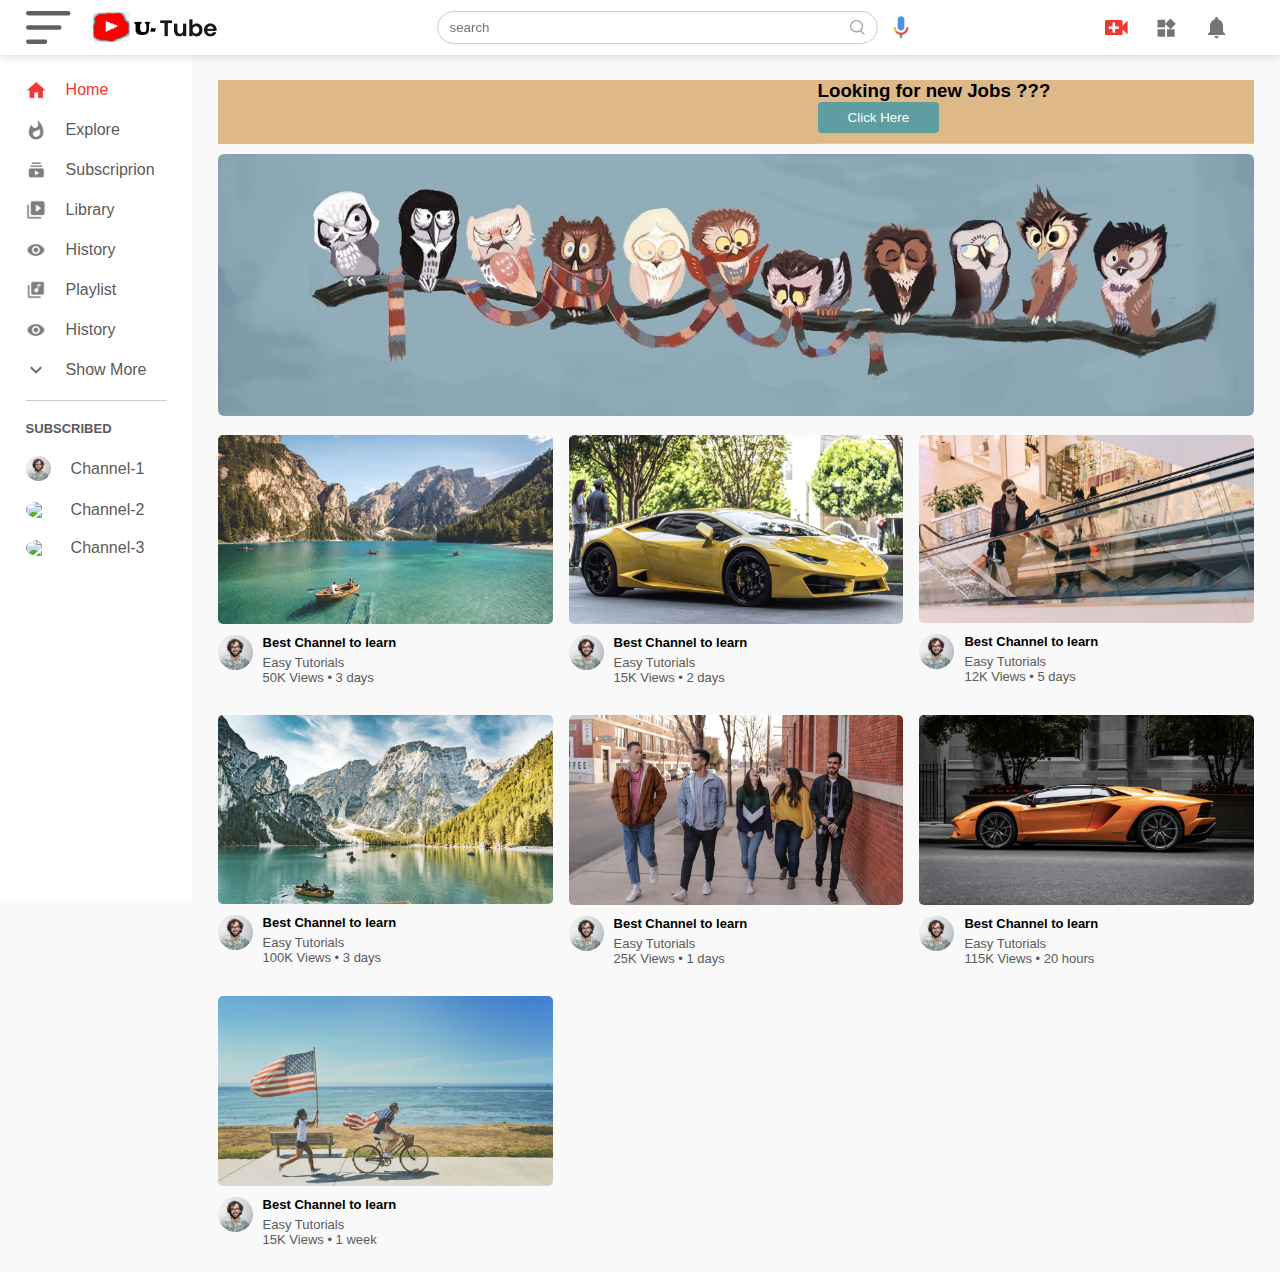
==== index.html @ 1cc88fe7 "Add files via upload" ====
<!DOCTYPE html>
<html lang="en">
<head>
	<meta charset="UTF-8">
	<meta http-equiv="X-UA-compatible" content="IE=edge">
	<meta name="viewport" content="width=device-width, initial-scale=1.0">
	<title>Video Sharing Website</title>
	<link rel="stylesheet" href="style.css">
</head>
<body>
	<!-- --------- Top --------- -->
	<nav class="flex-div">
		<div class="nav-left flex-div">
			<img src="images/menu.png" class="menu-icon">
			<img src="logo.png" class="logo">
		</div>
		<div class="nav-middle flex-div">
			<div class="search-box flex-div">
				<input type="text" placeholder="search">
				<img src="images/search.png">
			</div>
			<img src="images/voice-search.png" class="mic-icon">
		</div>
		<div class="nav-right flex-div">
			<img src="images/upload.png">
			<img src="images/more.png">
			<img src="images/notification.png">
		</div>
	</nav>
	<!-- --------- sidebar --------- -->
	<div class="sidebar">
		<div class="shortcut-list">
			<a href=""><img src="images/home.png"><p>Home</p></a>
			<a href=""><img src="images/explore.png"><p>Explore</p></a>
			<a href=""><img src="images/subscriprion.png"><p>Subscriprion</p></a>
			<a href=""><img src="images/library.png"><p>Library</p></a>
			<a href=""><img src="images/history.png"><p>History</p></a>
			<a href=""><img src="images/playlist.png"><p>Playlist</p></a>
			<a href=""><img src="images/history.png"><p>History</p></a>
			<a href=""><img src="images/show-more.png"><p>Show More</p></a>
			<hr>
		</div>

		<div class="subscribed-list">
			<h3>SUBSCRIBED</h3>
			<a href=""><img src="images/Jack.png"><p>Channel-1</p></a>
			<a href=""><img src="images/Simon.png"><p>Channel-2</p></a>
			<a href=""><img src="images/Tom.png"><p>Channel-3</p></a>	
		</div>
	</div>

	<!-- --------- main --------- -->
	<div class="container">
		<div class="Hello">
			<h3>Looking for new Jobs ???</h3>
			<a href="registration page.html"><button type="button">Click Here</button></a>
			<hr>
		</div>



		<div class="banner">
			<img src="banner.png">
		</div>

		<div class="list-contanier">
			<div class="vid-list">
				<a href="play_video.html"><img src="images/thumbnail1.png" class="thumbnail"></a>
				<div class="flex-div">
					<img src="images/Jack.png">
					<div class="vid-info">
						<a href="play_video.html">Best Channel to learn</a>
						<p>Easy Tutorials</p>
						<p>50K Views &bull; 3 days</p>
					</div>					
				</div>
			</div>
			<div class="vid-list">
				<a href=""><img src="images/thumbnail8.png" class="thumbnail"></a>
				<div class="flex-div">
					<img src="images/Jack.png">
					<div class="vid-info">
						<a href="">Best Channel to learn</a>
						<p>Easy Tutorials</p>
						<p>15K Views &bull; 2 days</p>
					</div>					
				</div>
			</div>
			<div class="vid-list">
				<a href=""><img src="images/thumbnail3.png" class="thumbnail"></a>
				<div class="flex-div">
					<img src="images/Jack.png">
					<div class="vid-info">
						<a href="">Best Channel to learn</a>
						<p>Easy Tutorials</p>
						<p>12K Views &bull; 5 days</p>
					</div>					
				</div>
			</div>
			<div class="vid-list">
				<a href=""><img src="images/thumbnail4.png" class="thumbnail"></a>
				<div class="flex-div">
					<img src="images/Jack.png">
					<div class="vid-info">
						<a href="">Best Channel to learn</a>
						<p>Easy Tutorials</p>
						<p>100K Views &bull; 3 days</p>
					</div>					
				</div>
			</div>
			<div class="vid-list">
				<a href=""><img src="images/thumbnail5.png" class="thumbnail"></a>
				<div class="flex-div">
					<img src="images/Jack.png">
					<div class="vid-info">
						<a href="">Best Channel to learn</a>
						<p>Easy Tutorials</p>
						<p>25K Views &bull; 1 days</p>
					</div>					
				</div>
			</div>
			<div class="vid-list">
				<a href=""><img src="images/thumbnail6.png" class="thumbnail"></a>
				<div class="flex-div">
					<img src="images/Jack.png">
					<div class="vid-info">
						<a href="">Best Channel to learn</a>
						<p>Easy Tutorials</p>
						<p>115K Views &bull; 20 hours</p>
					</div>					
				</div>
			</div>
			<div class="vid-list">
				<a href=""><img src="images/thumbnail2.png" class="thumbnail"></a>
				<div class="flex-div">
					<img src="images/Jack.png">
					<div class="vid-info">
						<a href="">Best Channel to learn</a>
						<p>Easy Tutorials</p>
						<p>15K Views &bull; 1 week</p>
					</div>					
				</div>
			</div>
		</div>
	</div>

<script src="script.js"></script>

</body>
</html>
---- style.css ----
*{
	margin: 0;
	padding: 0;
	font-family: 'poppins',sans-serif;
	box-sizing:border-box;
}

a{
	text-decoration: none;
	color: #5a5a5a;
}


img{
	cursor: pointer;
}

.flex-div{
	display: flex;
	align-items: center;
}

nav{
	padding: 10px 2%;
	justify-content: space-between;
	box-shadow: 0 0 10px rgba(0, 0, 0, 0.2);
	background: #fff;
	position: sticky;
	top:0;
	z-index: 10;
}

.nav-right img{
	width: 25px;
	margin-right: 25px;
}

.nav-left img{
	margin-right: 20px;
}

.nav-left .logo{
	width: 130px;
}

.nav-middle .mic-icon{
	width: 16px;
}

.nav-middle .search-box{
	border:1px solid #ccc;
	margin-right: 15px;
	padding: 8px 12px;
	border-radius: 25px;

}

.nav-middle .search-box input{
	width: 400px;
	border: 0;
	outline: 0;
	background: transparent;
}

.nav-middle .search-box img{
	width: 15px;
}



.sidebar{
	background: #fff;
	width: 15%;
	height: 100vh;
	position: fixed;
	top: 0;
	padding-left: 2%;
	padding-top: 80px;
}

.shortcut-list a img{
	width: 20px;
	margin-right: 20px;
}

.shortcut-list a{
	display: flex;
	align-items: center;
	margin-bottom: 20px;
	width: fit-content;
	flex-wrap: wrap;
}

.shortcut-list a:first-child{
	color: #ed3833;
}

.sidebar hr{
	border: 0;
	height: 1px;
	background: #ccc;
	width: 85%;
}

.subscribed-list h3{
	font-size: 13px;
	margin: 20px 0;
	color:  #5a5a5a;
}

.subscribed-list a{
	display: flex;
	align-items: center;
	margin-bottom: 20px;
	width: fit-content;
	flex-wrap: wrap;
}

.subscribed-list a img{
	width: 25px;
	border-radius: 50%;
	margin-right: 20px;
}

.small-sidebar{
	width: 5%;
}

.small-sidebar a p{
	display: none;
}

.small-sidebar h3{
	display: none;
}

.small-sidebar hr{
	width: 50%;
	margin-bottom: 25px;
}



.container{
	background: #f9f9f9;
	padding-left:17%;
	padding-right: 2%;
	padding-top: 25px;
	padding-bottom: 25px;
}

.large-container{
	padding-left:7%;
}

.Hello{
	padding-left: 600px;
	background-color: burlywood;
}

.Hello button{
	background: cadetblue;
	color: white;
	padding: 8px 30px;
	border: 0;
	outline: 0;
	border-radius: 4px;
	cursor: pointer;
}

.Hello hr{
	border: 0;
	height: 1px;
	background: #ccc;
	margin: 10px 0;
}

.banner{
	width: 100%;
}

.banner img{
	width: 100%;
	border-radius: 6px;
}


.list-contanier{
	display: grid;
	grid-template-columns: repeat(auto-fit, minmax(250px,1fr));
	grid-column-gap: 16px;
	grid-row-gap: 30px;
	margin-top: 15px;
}

.vid-list .thumbnail{
	width: 100%;
	border-radius: 5px;
}

.vid-list .flex-div{
	align-items: flex-start;
	margin-top: 7px;
}

.vid-list .flex-div img{
	width: 35px;
	margin-right: 10px;
	border-radius: 50%;
}

.vid-info{
	color: #5a5a5a;
	font-size: 13px;
}

.vid-info a{
	color: #000;
	font-weight: 600;
	display: block;
	margin-bottom: 5px;
}



@media (max-width:  900px){
	.menu-icon{
		display: none;
	}
	.sidebar{
		display: none;
	}
	.container, .large-container{
		padding-left: 5%;
		padding-right: 5%;
	}
	.nav-right img{
		display: none;
	}
	.nav-middle .search-box input{
		width: 100px;
	}
	.logo{
		width: 90px;
	}
}

/* -------- play cideo page --------*/

.play-container{
	padding-left: 2%;
}

.row{
	display: flex;
	justify-content: space-between;
	flex-wrap: wrap;
}
.play-video{
	flex-basis: 69%;
}

.right-sidebar{
	flex-basis: 30%;
}

.play-video video{
	width: 100%;
}

.side-video-list{
	display: flex;
	justify-content: space-between;
	margin-bottom: 8px;
}

.side-video-list img {
	width: 100%;
}

.side-video-list .small-thumbnail{
	flex-basis: 48%;
}

.side-video-list .vid-info{
	flex-basis: 49%;
}

.play-video .tags a{
	color:  #0000ff;
	font-size: 13px;
}

.play-video h3{
	font-weight: 600;
	font-size: 22px;
}

.play-video .ply-vid-info{
	display: flex;
	align-items: center;
	justify-content: space-between;
	flex-wrap: wrap;
	margin-top: 10px;
	font-size: 13px;
	color: #5a5a5a;
}
.play-video .ply-vid-info a img{
	width: 20px;
	margin-right: 9px;
}

.play-video .ply-vid-info a{
	display: inline-flex;
	align-items: center;
	margin-left: 12px;
}

.play-video hr{
	border: 0;
	height: 1px;
	background: #ccc;
	margin: 10px 0;
}

.pbulisher{
	display: flex;
	align-items: center;
	margin-top: 20px;
}

.pbulisher div{
	flex: 1;
	line-height:18px ;
}
.pbulisher img{
	width: 40px;
	border-radius: 50%;
	margin-right: 15px;
}

.pbulisher div p{
	color: #000;
	font-weight: 600;
	font-size: 16px;
}
.pbulisher div span{
	font-size: 11px;
	color: #5a5a5a;
}

.pbulisher button{
	background: red;
	color: white;
	padding: 8px 30px;
	border: 0;
	outline: 0;
	border-radius: 4px;
	cursor: pointer;
}
.pbulisher button:hover{
	background-color: #5390F5;
}

.vid-descp{
	padding-left: 55px;
	margin:15px 0;
}

.vid-descp p{
	font-size: 14px;
	margin-bottom: 5px;
	color: #5a5a5a;
}

.vid-descp h4{
	font-size: 14px;
	color: #5a5a5a;
	margin-top: 15px;
}

.add-comment{
	display: flex;
	align-items: center;
	margin: 30px 0;
}

.add-comment img{
	width: 33px;
	border-radius: 50%;
	margin-right: 15px;
}

.add-comment input{
	border: 0;
	outline: 0;
	border-bottom: 1px solid #ccc;
	width: 100%;
	padding-top: 10px;
	background: transparent;
}

.old-comment{
	display: flex;
	align-items: center;
	margin: 20px 0;
}

.old-comment img{
	width: 35px;
	border-radius: 50%;
	margin-right: 13px;
}
.old-comment h3{
	font-size: 14px;
	margin-bottom: 2px;
}

.old-comment h3 span{
	font-size: 11px;
	color: #5a5a5a;
	font-weight: 500;
	margin-left: 8px;
}

.old-comment .Comments-action{
	display: flex;
	align-items: center;
	margin: 8px 0;
	font-size: 13px;
}

.old-comment .Comments-action img{
	border-radius: 0;
	width: 17px;
	margin-right: 5px;
}
.old-comment .Comments-action span{
	margin-right: 20px;
	color: #5a5a5a;
}

.old-comment .Comments-action a{
	color: #0000ff;
}

@media (max-width: 900px){
	.play-video{
		flex-basis: 100%;
	}
	.right-sidebar{
		flex-basis: 100%;
	}
	.play-container{
		padding-left: 5%;
	}
	.vid-descp{
	padding-left: 0;
	}
	.play-video .ply-vid-info a{
		margin-left: 0;
		margin-right: 13px;
		margin-top: 15px;
	}
}
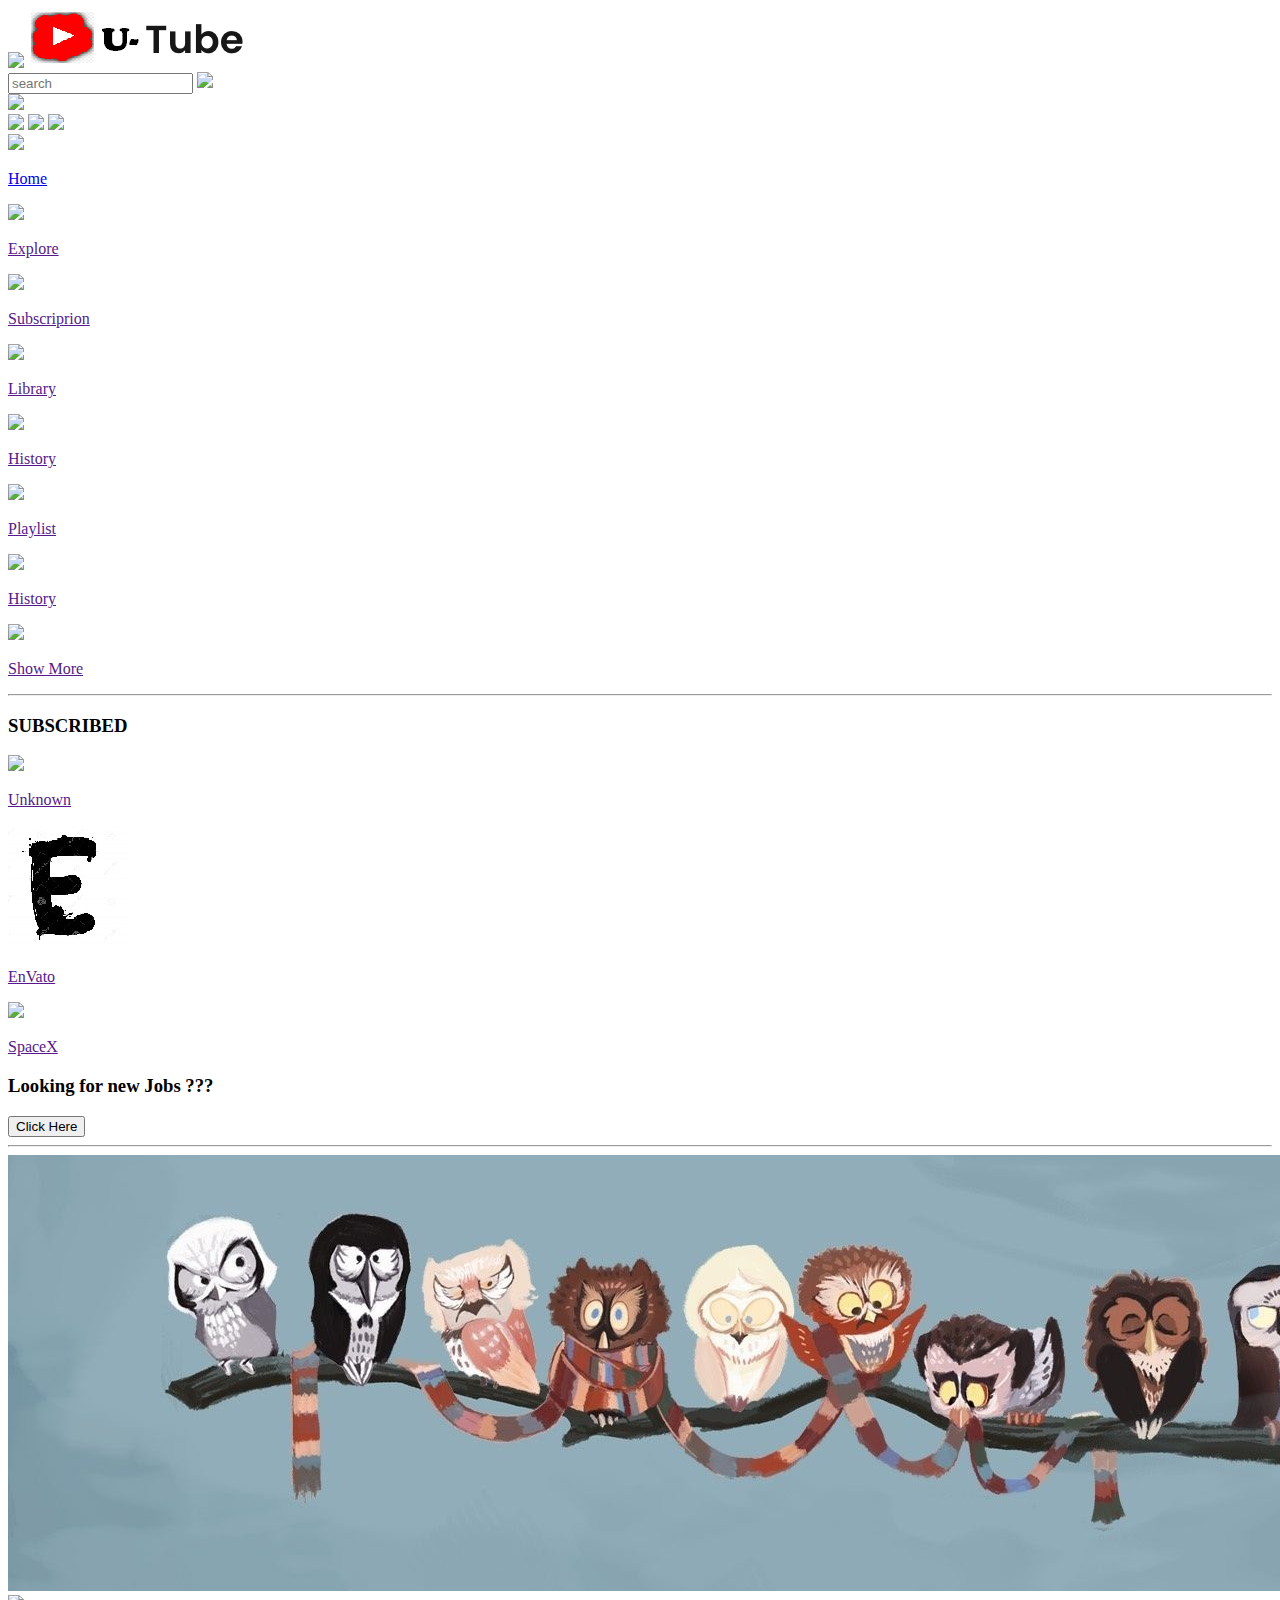
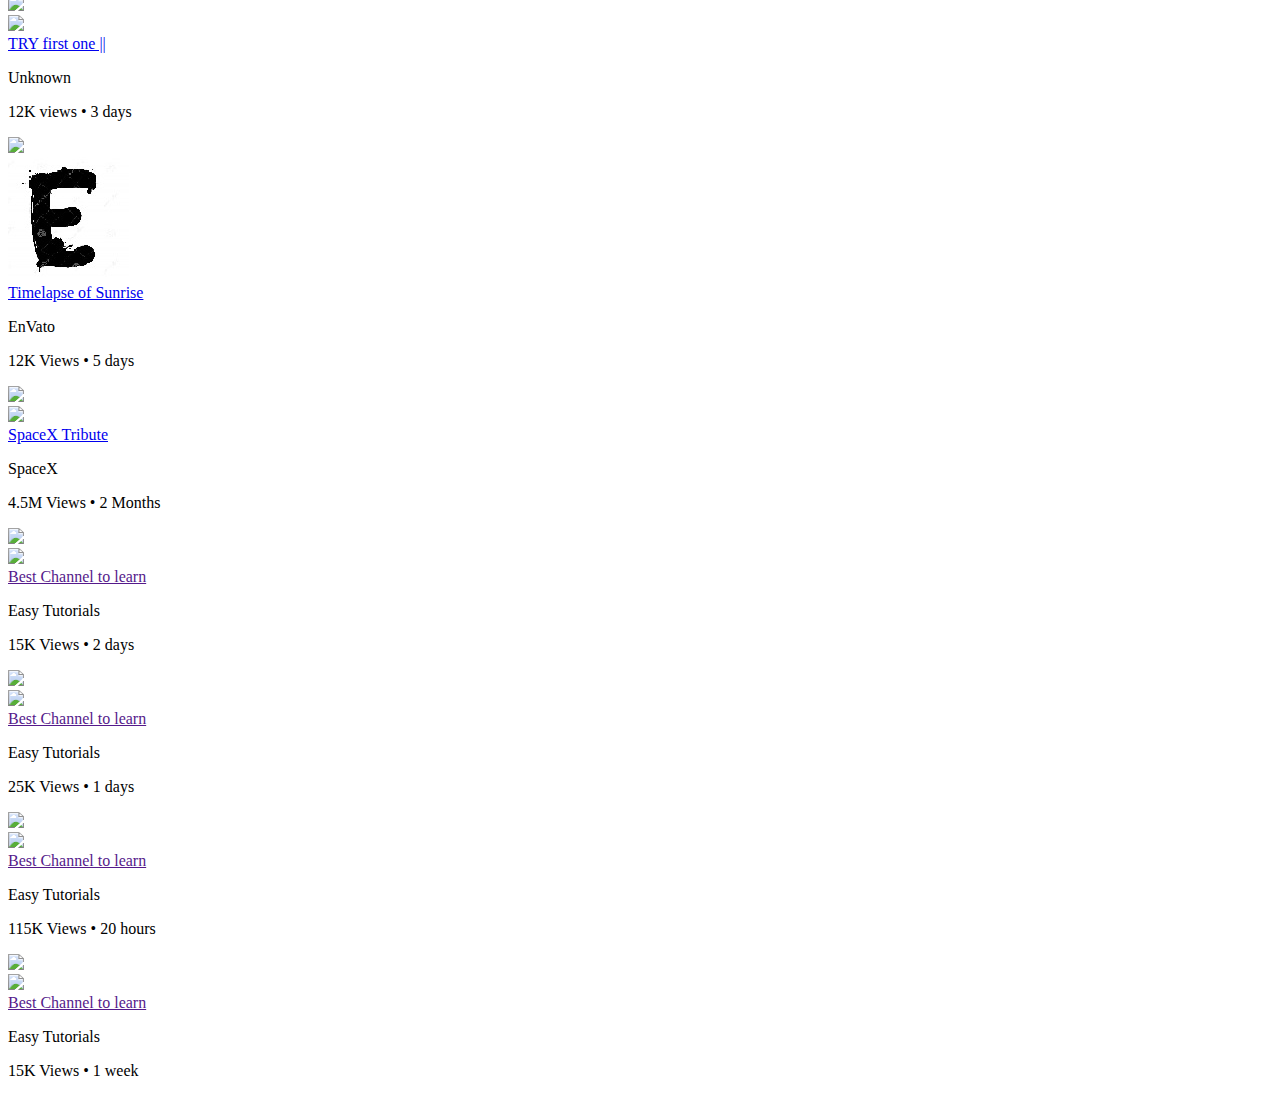
==== commit 58d759ec: "Add files via upload" ====
--- a/index.html
+++ b/index.html
@@ -30,7 +30,7 @@
 	<!-- --------- sidebar --------- -->
 	<div class="sidebar">
 		<div class="shortcut-list">
-			<a href=""><img src="images/home.png"><p>Home</p></a>
+			<a href="index.html"><img src="images/home.png"><p>Home</p></a>
 			<a href=""><img src="images/explore.png"><p>Explore</p></a>
 			<a href=""><img src="images/subscriprion.png"><p>Subscriprion</p></a>
 			<a href=""><img src="images/library.png"><p>Library</p></a>
@@ -43,9 +43,9 @@
 
 		<div class="subscribed-list">
 			<h3>SUBSCRIBED</h3>
-			<a href=""><img src="images/Jack.png"><p>Channel-1</p></a>
-			<a href=""><img src="images/Simon.png"><p>Channel-2</p></a>
-			<a href=""><img src="images/Tom.png"><p>Channel-3</p></a>	
+			<a href=""><img src="images/Jack.png"><p>Unknown</p></a>
+			<a href=""><img src="doge.jpg"><p>EnVato</p></a>
+			<a href=""><img src="images/megan.png"><p>SpaceX</p></a>	
 		</div>
 	</div>
 
@@ -57,8 +57,6 @@
 			<hr>
 		</div>
 
-
-
 		<div class="banner">
 			<img src="banner.png">
 		</div>
@@ -69,9 +67,31 @@
 				<div class="flex-div">
 					<img src="images/Jack.png">
 					<div class="vid-info">
-						<a href="play_video.html">Best Channel to learn</a>
-						<p>Easy Tutorials</p>
-						<p>50K Views &bull; 3 days</p>
+						<a href="play_video.html">TRY first one || </a>
+						<p>Unknown</p>
+						<p>12K views &bull; 3 days</p>
+					</div>					
+				</div>
+			</div>
+			<div class="vid-list">
+				<a href="play_video_2.html"><img src="images/thumbnail7.png" class="thumbnail"></a>
+				<div class="flex-div">
+					<img src="doge.jpg">
+					<div class="vid-info">
+						<a href="play_video_2.html">Timelapse of Sunrise</a>
+						<p>EnVato</p>
+						<p>12K Views &bull; 5 days</p>
+					</div>					
+				</div>
+			</div>
+			<div class="vid-list">
+				<a href="play_video_3.html"><img src="images/thumbnail4.png" class="thumbnail"></a>
+				<div class="flex-div">
+					<img src="images/megan.png">
+					<div class="vid-info">
+						<a href="play_video_3.html">SpaceX Tribute</a>
+						<p>SpaceX</p>
+						<p>4.5M Views &bull; 2 Months</p>
 					</div>					
 				</div>
 			</div>
@@ -83,28 +103,6 @@
 						<a href="">Best Channel to learn</a>
 						<p>Easy Tutorials</p>
 						<p>15K Views &bull; 2 days</p>
-					</div>					
-				</div>
-			</div>
-			<div class="vid-list">
-				<a href=""><img src="images/thumbnail3.png" class="thumbnail"></a>
-				<div class="flex-div">
-					<img src="images/Jack.png">
-					<div class="vid-info">
-						<a href="">Best Channel to learn</a>
-						<p>Easy Tutorials</p>
-						<p>12K Views &bull; 5 days</p>
-					</div>					
-				</div>
-			</div>
-			<div class="vid-list">
-				<a href=""><img src="images/thumbnail4.png" class="thumbnail"></a>
-				<div class="flex-div">
-					<img src="images/Jack.png">
-					<div class="vid-info">
-						<a href="">Best Channel to learn</a>
-						<p>Easy Tutorials</p>
-						<p>100K Views &bull; 3 days</p>
 					</div>					
 				</div>
 			</div>
